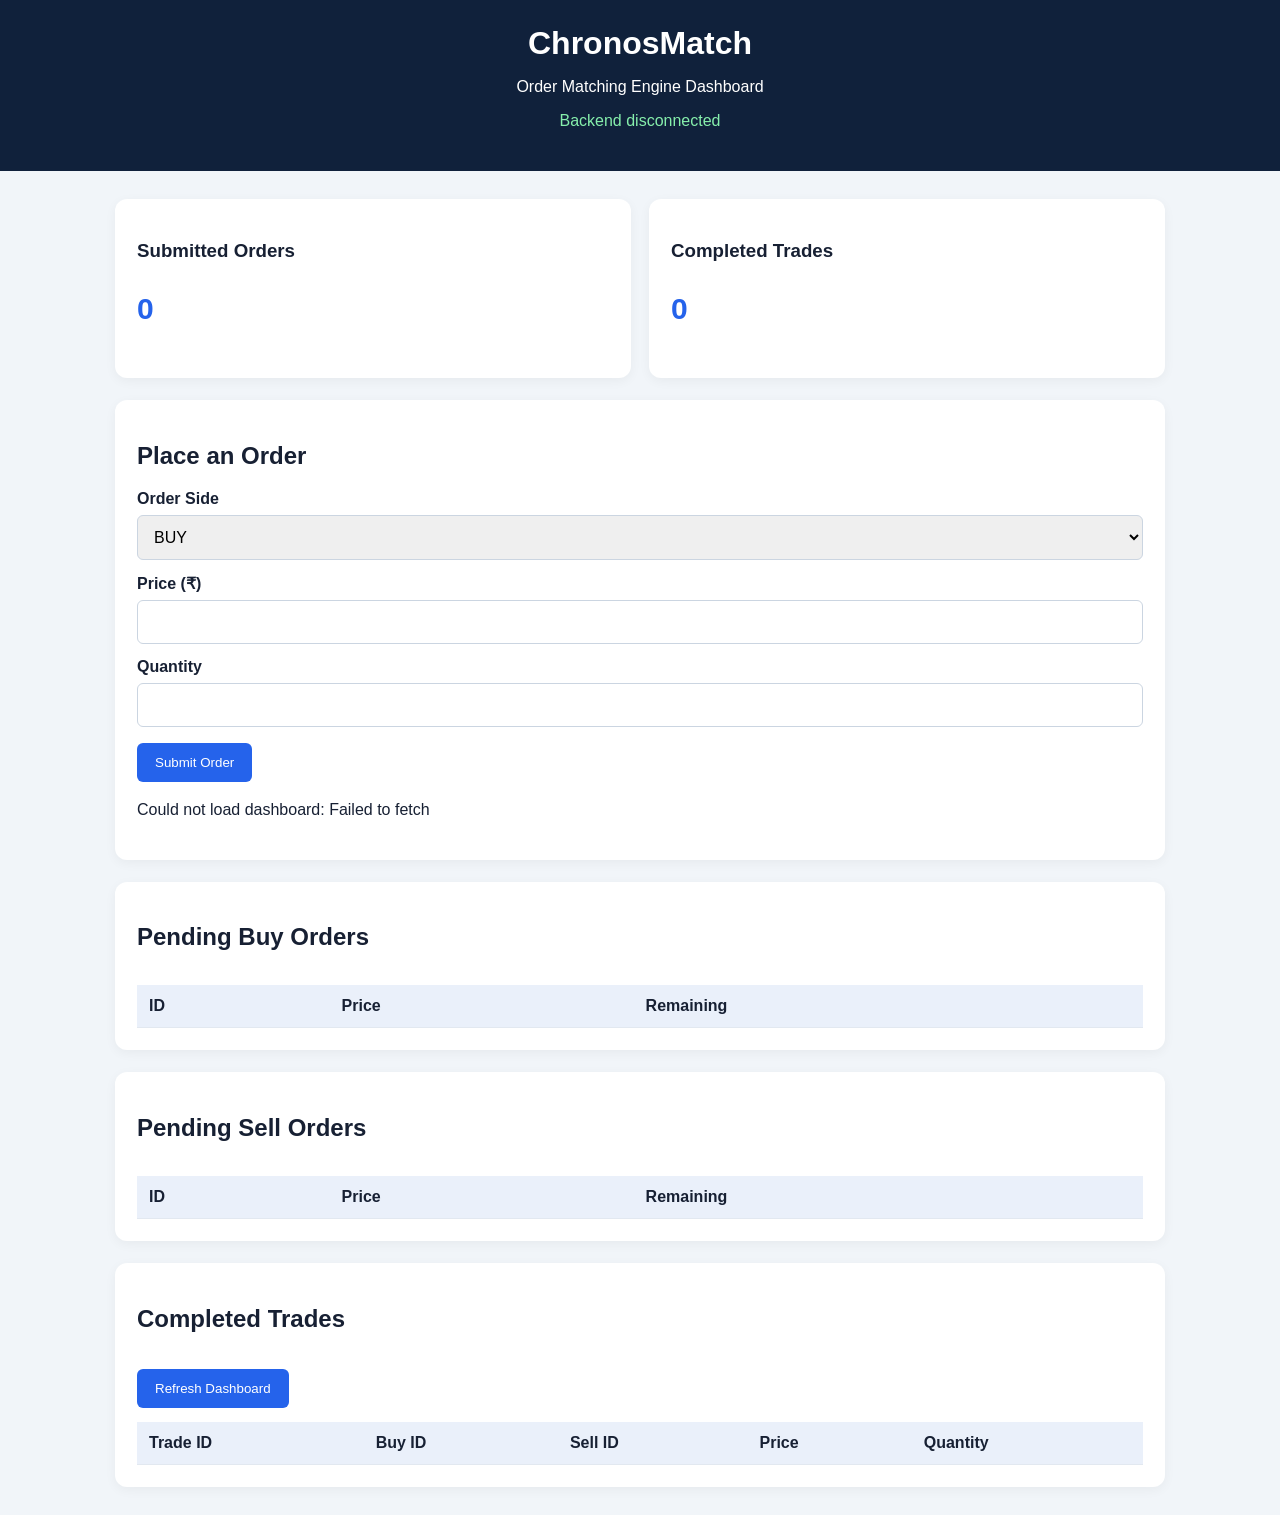
==== index.html @ 3e7200e3 "Add files via upload" ====
<!DOCTYPE html>
<html lang="en">
<head>
    <meta charset="UTF-8">
    <meta name="viewport" content="width=device-width, initial-scale=1">
    <title>ChronosMatch Trading Dashboard</title>
    <link rel="stylesheet" href="style.css">
</head>
<body>
<header>
    <h1>ChronosMatch</h1>
    <p>Order Matching Engine Dashboard</p>
    <p id="connection">Connecting to backend...</p>
</header>

<main>
    <section class="stats">
        <article class="card">
            <h3>Submitted Orders</h3>
            <p id="orderCount">0</p>
        </article>
        <article class="card">
            <h3>Completed Trades</h3>
            <p id="tradeCount">0</p>
        </article>
    </section>

    <section class="panel">
        <h2>Place an Order</h2>
        <form id="orderForm">
            <label for="side">Order Side</label>
            <select id="side">
                <option value="BUY">BUY</option>
                <option value="SELL">SELL</option>
            </select>

            <label for="price">Price (₹)</label>
            <input id="price" type="number" min="0.01"
                   step="0.01" required>

            <label for="quantity">Quantity</label>
            <input id="quantity" type="number" min="1"
                   step="1" required>

            <button type="submit">Submit Order</button>
        </form>
        <p id="message" role="status"></p>
    </section>

    <section class="panel">
        <h2>Pending Buy Orders</h2>
        <div class="table-wrap">
            <table>
                <thead>
                    <tr><th>ID</th><th>Price</th><th>Remaining</th></tr>
                </thead>
                <tbody id="buyTable"></tbody>
            </table>
        </div>
    </section>

    <section class="panel">
        <h2>Pending Sell Orders</h2>
        <div class="table-wrap">
            <table>
                <thead>
                    <tr><th>ID</th><th>Price</th><th>Remaining</th></tr>
                </thead>
                <tbody id="sellTable"></tbody>
            </table>
        </div>
    </section>

    <section class="panel">
        <h2>Completed Trades</h2>
        <button id="refreshButton" type="button">Refresh Dashboard</button>
        <div class="table-wrap">
            <table>
                <thead>
                    <tr>
                        <th>Trade ID</th>
                        <th>Buy ID</th>
                        <th>Sell ID</th>
                        <th>Price</th>
                        <th>Quantity</th>
                    </tr>
                </thead>
                <tbody id="tradeTable"></tbody>
            </table>
        </div>
    </section>
</main>
<script src="script.js"></script>
</body>
</html>
---- style.css ----
* {
    box-sizing: border-box;
}

body {
    margin: 0;
    font-family: Arial, sans-serif;
    background: #f1f5f9;
    color: #172033;
}

header {
    background: #10213b;
    color: white;
    text-align: center;
    padding: 25px 16px;
}

header h1 {
    margin: 0 0 8px;
}

#connection {
    color: #86efac;
}

main {
    width: min(1050px, 94%);
    margin: 28px auto;
}

.stats {
    display: grid;
    grid-template-columns: repeat(2, minmax(0, 1fr));
    gap: 18px;
}

.card, .panel {
    background: white;
    padding: 22px;
    margin-bottom: 22px;
    border-radius: 12px;
    box-shadow: 0 3px 12px #0000000c;
}

.card p {
    font-size: 30px;
    color: #2563eb;
    font-weight: bold;
}

label {
    display: block;
    margin: 14px 0 7px;
    font-weight: bold;
}

input, select {
    width: 100%;
    padding: 12px;
    border: 1px solid #cbd5e1;
    border-radius: 6px;
    font-size: 16px;
}

button {
    padding: 12px 18px;
    margin-top: 16px;
    background: #2563eb;
    color: white;
    border: 0;
    border-radius: 6px;
    cursor: pointer;
}

button:hover {
    background: #1d4ed8;
}

#message {
    overflow-wrap: anywhere;
    line-height: 1.5;
}

.table-wrap {
    overflow-x: auto;
}

table {
    width: 100%;
    border-collapse: collapse;
    margin-top: 14px;
}

th, td {
    padding: 12px;
    text-align: left;
    border-bottom: 1px solid #e2e8f0;
}

th {
    background: #eaf0fa;
}

@media (max-width: 600px) {
    .stats {
        grid-template-columns: 1fr;
    }
}
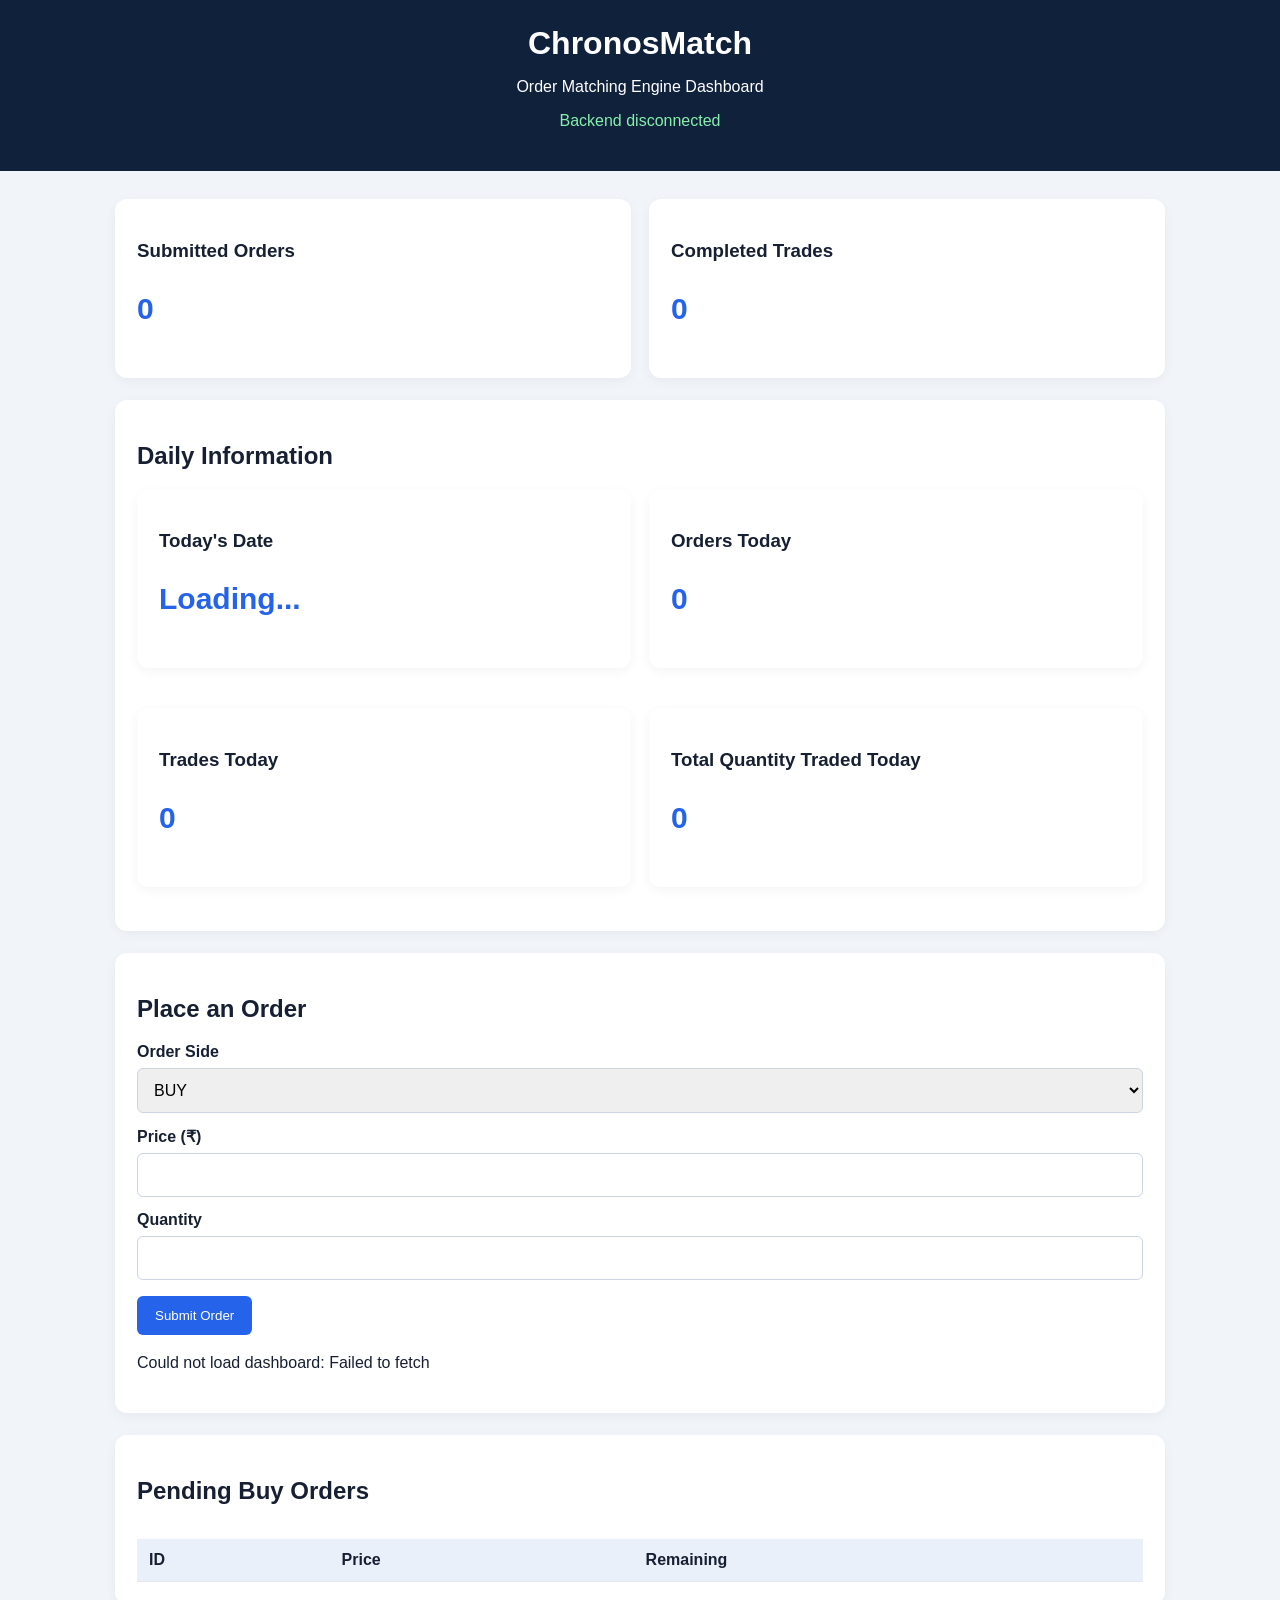
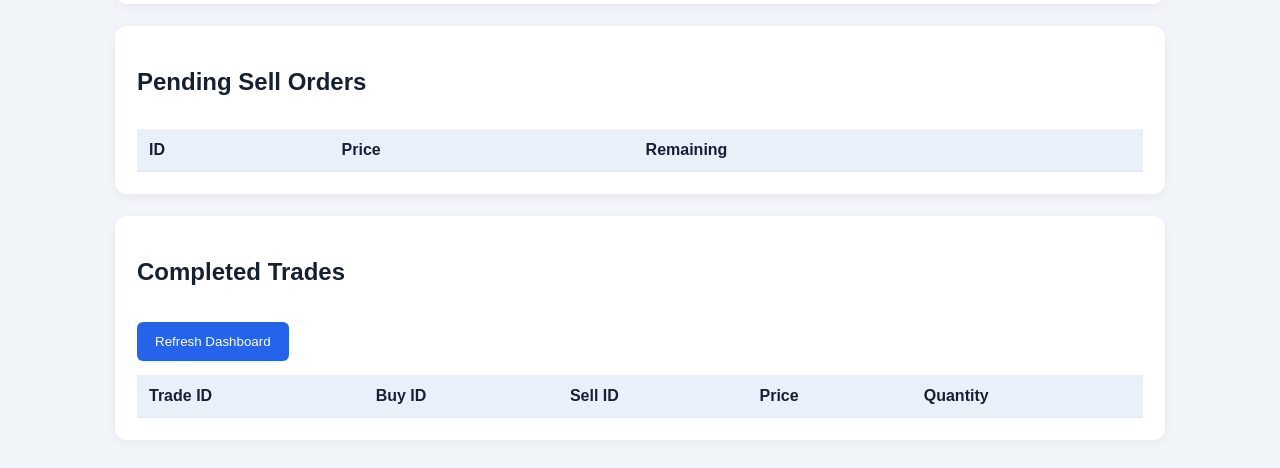
==== commit 5d95d34c: "Add files via upload" ====
--- a/index.html
+++ b/index.html
@@ -15,6 +15,7 @@
 </header>
 
 <main>
+    <!-- Existing Statistics -->
     <section class="stats">
         <article class="card">
             <h3>Submitted Orders</h3>
@@ -26,6 +27,34 @@
         </article>
     </section>
 
+    <!-- NEW: Daily Information -->
+    <section class="panel">
+        <h2>Daily Information</h2>
+
+        <section class="stats daily-stats">
+            <article class="card">
+                <h3>Today's Date</h3>
+                <p id="todayDate">Loading...</p>
+            </article>
+
+            <article class="card">
+                <h3>Orders Today</h3>
+                <p id="dailyOrderCount">0</p>
+            </article>
+
+            <article class="card">
+                <h3>Trades Today</h3>
+                <p id="dailyTradeCount">0</p>
+            </article>
+
+            <article class="card">
+                <h3>Total Quantity Traded Today</h3>
+                <p id="dailyQuantity">0</p>
+            </article>
+        </section>
+    </section>
+
+    <!-- Place Order -->
     <section class="panel">
         <h2>Place an Order</h2>
         <form id="orderForm">
@@ -36,45 +65,59 @@
             </select>
 
             <label for="price">Price (₹)</label>
-            <input id="price" type="number" min="0.01"
-                   step="0.01" required>
+            <input id="price" type="number"
+                   min="0.01" step="0.01" required>
 
             <label for="quantity">Quantity</label>
-            <input id="quantity" type="number" min="1"
-                   step="1" required>
+            <input id="quantity" type="number"
+                   min="1" step="1" required>
 
             <button type="submit">Submit Order</button>
         </form>
         <p id="message" role="status"></p>
     </section>
 
+    <!-- Pending Buy Orders -->
     <section class="panel">
         <h2>Pending Buy Orders</h2>
         <div class="table-wrap">
             <table>
                 <thead>
-                    <tr><th>ID</th><th>Price</th><th>Remaining</th></tr>
+                    <tr>
+                        <th>ID</th>
+                        <th>Price</th>
+                        <th>Remaining</th>
+                    </tr>
                 </thead>
                 <tbody id="buyTable"></tbody>
             </table>
         </div>
     </section>
 
+    <!-- Pending Sell Orders -->
     <section class="panel">
         <h2>Pending Sell Orders</h2>
         <div class="table-wrap">
             <table>
                 <thead>
-                    <tr><th>ID</th><th>Price</th><th>Remaining</th></tr>
+                    <tr>
+                        <th>ID</th>
+                        <th>Price</th>
+                        <th>Remaining</th>
+                    </tr>
                 </thead>
                 <tbody id="sellTable"></tbody>
             </table>
         </div>
     </section>
 
+    <!-- Completed Trades -->
     <section class="panel">
         <h2>Completed Trades</h2>
-        <button id="refreshButton" type="button">Refresh Dashboard</button>
+        <button id="refreshButton" type="button">
+            Refresh Dashboard
+        </button>
+
         <div class="table-wrap">
             <table>
                 <thead>
@@ -91,6 +134,7 @@
         </div>
     </section>
 </main>
+
 <script src="script.js"></script>
 </body>
 </html>
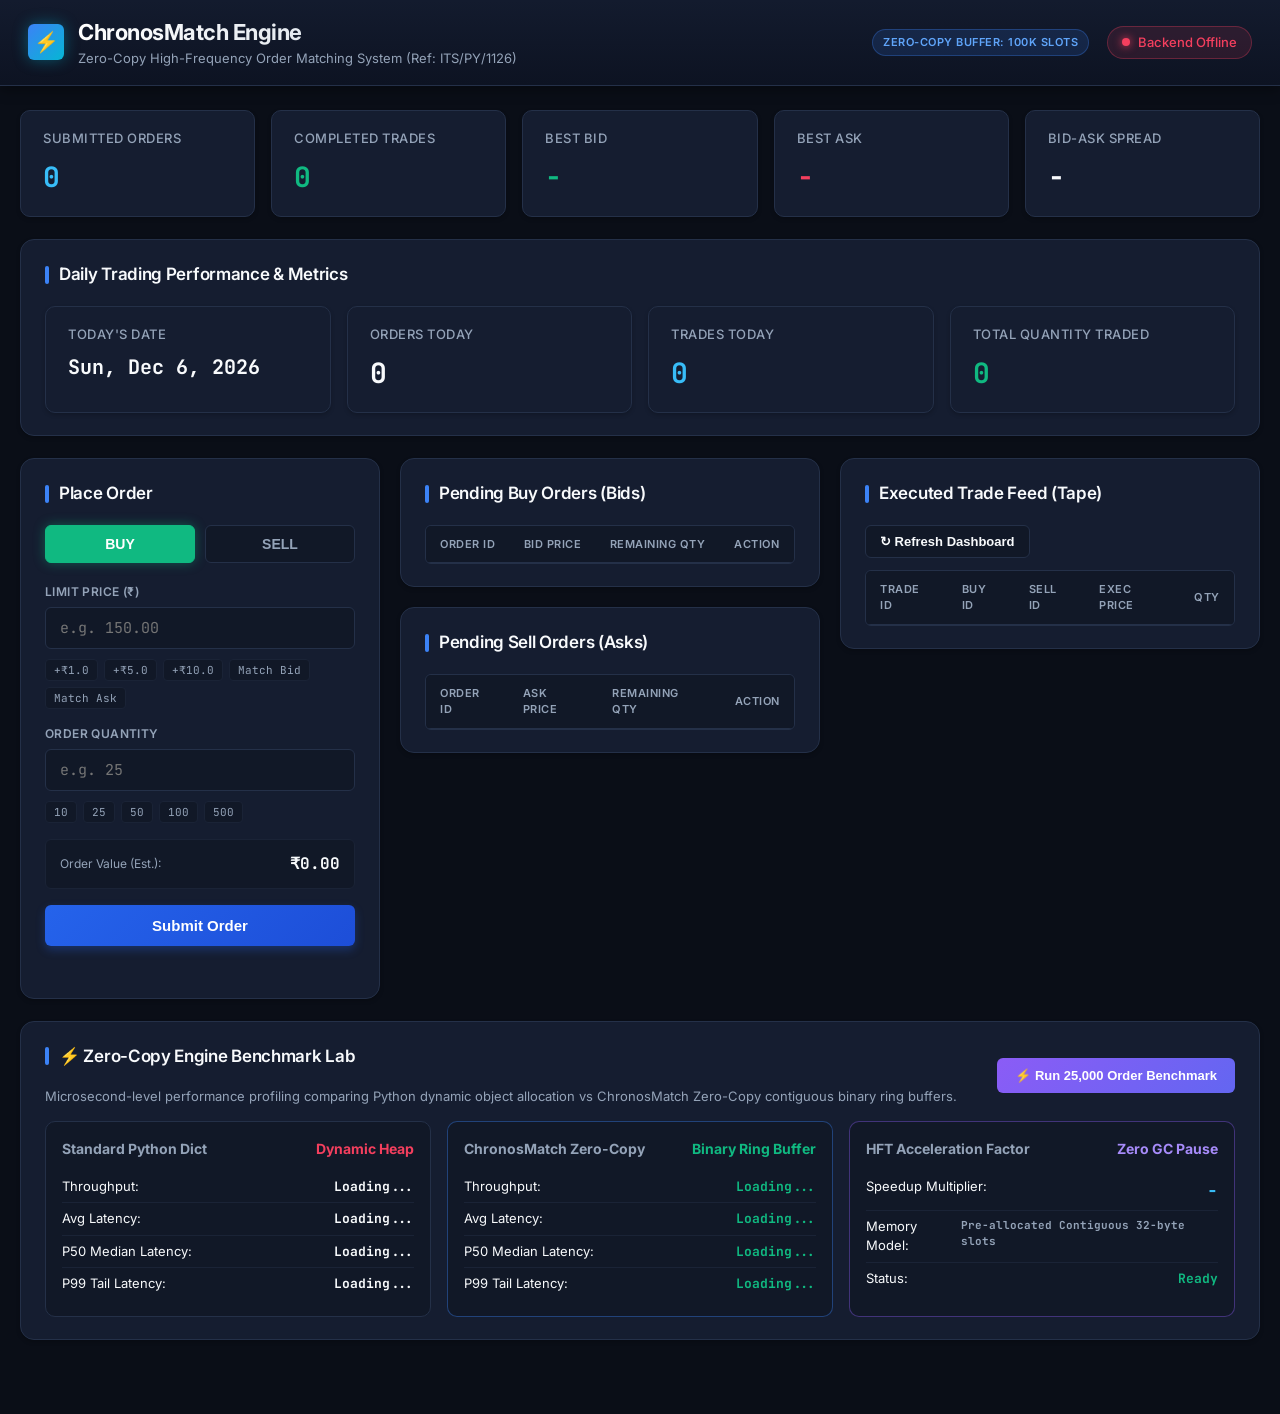
==== commit c6c65307: "Add files via upload" ====
--- a/index.html
+++ b/index.html
@@ -1,140 +1,270 @@
-
-<!DOCTYPE html>
-<html lang="en">
-<head>
-    <meta charset="UTF-8">
-    <meta name="viewport" content="width=device-width, initial-scale=1">
-    <title>ChronosMatch Trading Dashboard</title>
-    <link rel="stylesheet" href="style.css">
-</head>
-<body>
-<header>
-    <h1>ChronosMatch</h1>
-    <p>Order Matching Engine Dashboard</p>
-    <p id="connection">Connecting to backend...</p>
-</header>
-
-<main>
-    <!-- Existing Statistics -->
-    <section class="stats">
-        <article class="card">
-            <h3>Submitted Orders</h3>
-            <p id="orderCount">0</p>
-        </article>
-        <article class="card">
-            <h3>Completed Trades</h3>
-            <p id="tradeCount">0</p>
-        </article>
-    </section>
-
-    <!-- NEW: Daily Information -->
-    <section class="panel">
-        <h2>Daily Information</h2>
-
-        <section class="stats daily-stats">
-            <article class="card">
-                <h3>Today's Date</h3>
-                <p id="todayDate">Loading...</p>
-            </article>
-
-            <article class="card">
-                <h3>Orders Today</h3>
-                <p id="dailyOrderCount">0</p>
-            </article>
-
-            <article class="card">
-                <h3>Trades Today</h3>
-                <p id="dailyTradeCount">0</p>
-            </article>
-
-            <article class="card">
-                <h3>Total Quantity Traded Today</h3>
-                <p id="dailyQuantity">0</p>
-            </article>
-        </section>
-    </section>
-
-    <!-- Place Order -->
-    <section class="panel">
-        <h2>Place an Order</h2>
-        <form id="orderForm">
-            <label for="side">Order Side</label>
-            <select id="side">
-                <option value="BUY">BUY</option>
-                <option value="SELL">SELL</option>
-            </select>
-
-            <label for="price">Price (₹)</label>
-            <input id="price" type="number"
-                   min="0.01" step="0.01" required>
-
-            <label for="quantity">Quantity</label>
-            <input id="quantity" type="number"
-                   min="1" step="1" required>
-
-            <button type="submit">Submit Order</button>
-        </form>
-        <p id="message" role="status"></p>
-    </section>
-
-    <!-- Pending Buy Orders -->
-    <section class="panel">
-        <h2>Pending Buy Orders</h2>
-        <div class="table-wrap">
-            <table>
-                <thead>
-                    <tr>
-                        <th>ID</th>
-                        <th>Price</th>
-                        <th>Remaining</th>
-                    </tr>
-                </thead>
-                <tbody id="buyTable"></tbody>
-            </table>
-        </div>
-    </section>
-
-    <!-- Pending Sell Orders -->
-    <section class="panel">
-        <h2>Pending Sell Orders</h2>
-        <div class="table-wrap">
-            <table>
-                <thead>
-                    <tr>
-                        <th>ID</th>
-                        <th>Price</th>
-                        <th>Remaining</th>
-                    </tr>
-                </thead>
-                <tbody id="sellTable"></tbody>
-            </table>
-        </div>
-    </section>
-
-    <!-- Completed Trades -->
-    <section class="panel">
-        <h2>Completed Trades</h2>
-        <button id="refreshButton" type="button">
-            Refresh Dashboard
-        </button>
-
-        <div class="table-wrap">
-            <table>
-                <thead>
-                    <tr>
-                        <th>Trade ID</th>
-                        <th>Buy ID</th>
-                        <th>Sell ID</th>
-                        <th>Price</th>
-                        <th>Quantity</th>
-                    </tr>
-                </thead>
-                <tbody id="tradeTable"></tbody>
-            </table>
-        </div>
-    </section>
-</main>
-
-<script src="script.js"></script>
-</body>
-</html>
+<!DOCTYPE html>
+<html lang="en">
+<head>
+    <meta charset="UTF-8">
+    <meta name="viewport" content="width=device-width, initial-scale=1">
+    <title>ChronosMatch | Zero-Copy High-Frequency Trading Engine</title>
+    <link rel="preconnect" href="https://fonts.googleapis.com">
+    <link rel="preconnect" href="https://fonts.gstatic.com" crossorigin>
+    <link href="https://fonts.googleapis.com/css2?family=Inter:wght@400;500;600;700&family=JetBrains+Mono:wght@400;500;600;700&display=swap" rel="stylesheet">
+    <link rel="stylesheet" href="style.css">
+</head>
+<body>
+<header>
+    <div class="brand-wrapper">
+        <div class="brand-logo">⚡</div>
+        <div>
+            <h1>ChronosMatch Engine</h1>
+            <p>Zero-Copy High-Frequency Order Matching System (Ref: ITS/PY/1126)</p>
+        </div>
+    </div>
+    <div class="header-meta">
+        <span class="badge-tag">Zero-Copy Buffer: 100K Slots</span>
+        <p id="connection">Connecting to backend...</p>
+    </div>
+</header>
+
+<main>
+    <!-- Top Statistics Ribbon -->
+    <section class="stats">
+        <article class="card">
+            <h3>Submitted Orders</h3>
+            <p id="orderCount" class="highlight-blue">0</p>
+        </article>
+        <article class="card">
+            <h3>Completed Trades</h3>
+            <p id="tradeCount" class="highlight-green">0</p>
+        </article>
+        <article class="card">
+            <h3>Best Bid</h3>
+            <p id="bestBidDisplay" class="highlight-green">-</p>
+        </article>
+        <article class="card">
+            <h3>Best Ask</h3>
+            <p id="bestAskDisplay" class="highlight-red">-</p>
+        </article>
+        <article class="card">
+            <h3>Bid-Ask Spread</h3>
+            <p id="spreadDisplay">-</p>
+        </article>
+    </section>
+
+    <!-- Daily Information Dashboard -->
+    <section class="panel">
+        <h2>Daily Trading Performance & Metrics</h2>
+        <section class="stats daily-stats">
+            <article class="card">
+                <h3>Today's Date</h3>
+                <p id="todayDate" style="font-size: 20px;">Loading...</p>
+            </article>
+
+            <article class="card">
+                <h3>Orders Today</h3>
+                <p id="dailyOrderCount">0</p>
+            </article>
+
+            <article class="card">
+                <h3>Trades Today</h3>
+                <p id="dailyTradeCount" class="highlight-blue">0</p>
+            </article>
+
+            <article class="card">
+                <h3>Total Quantity Traded</h3>
+                <p id="dailyQuantity" class="highlight-green">0</p>
+            </article>
+        </section>
+    </section>
+
+    <!-- Main Trading Floor Grid -->
+    <div class="trading-grid">
+        <!-- Order Placement Panel -->
+        <section class="panel">
+            <h2>Place Order</h2>
+            <form id="orderForm">
+                <div class="side-toggle-group">
+                    <button type="button" class="side-btn active buy-active" id="btnSideBuy">BUY</button>
+                    <button type="button" class="side-btn" id="btnSideSell">SELL</button>
+                </div>
+
+                <div class="form-group" style="display: none;">
+                    <label for="side">Order Side</label>
+                    <select id="side">
+                        <option value="BUY" selected>BUY</option>
+                        <option value="SELL">SELL</option>
+                    </select>
+                </div>
+
+                <div class="form-group">
+                    <label for="price">Limit Price (₹)</label>
+                    <input id="price" type="number" min="0.01" step="0.01" placeholder="e.g. 150.00" required>
+                    <div class="quick-chips">
+                        <button type="button" class="chip-btn" onclick="adjustPrice(1.0)">+₹1.0</button>
+                        <button type="button" class="chip-btn" onclick="adjustPrice(5.0)">+₹5.0</button>
+                        <button type="button" class="chip-btn" onclick="adjustPrice(10.0)">+₹10.0</button>
+                        <button type="button" class="chip-btn" onclick="setPriceToBest('BUY')">Match Bid</button>
+                        <button type="button" class="chip-btn" onclick="setPriceToBest('SELL')">Match Ask</button>
+                    </div>
+                </div>
+
+                <div class="form-group">
+                    <label for="quantity">Order Quantity</label>
+                    <input id="quantity" type="number" min="1" step="1" placeholder="e.g. 25" required>
+                    <div class="quick-chips">
+                        <button type="button" class="chip-btn" onclick="setQty(10)">10</button>
+                        <button type="button" class="chip-btn" onclick="setQty(25)">25</button>
+                        <button type="button" class="chip-btn" onclick="setQty(50)">50</button>
+                        <button type="button" class="chip-btn" onclick="setQty(100)">100</button>
+                        <button type="button" class="chip-btn" onclick="setQty(500)">500</button>
+                    </div>
+                </div>
+
+                <div class="calc-summary">
+                    <span>Order Value (Est.):</span>
+                    <strong id="orderValueDisplay">₹0.00</strong>
+                </div>
+
+                <button type="submit" id="submitOrderBtn">Submit Order</button>
+            </form>
+            <p id="message" role="status"></p>
+        </section>
+
+        <!-- Level 2 Depth & Pending Orders -->
+        <div style="display: flex; flex-direction: column; gap: 20px;">
+            <!-- Pending Buy Orders -->
+            <section class="panel">
+                <h2>Pending Buy Orders (Bids)</h2>
+                <div class="table-wrap">
+                    <table>
+                        <thead>
+                            <tr>
+                                <th>Order ID</th>
+                                <th>Bid Price</th>
+                                <th>Remaining Qty</th>
+                                <th>Action</th>
+                            </tr>
+                        </thead>
+                        <tbody id="buyTable"></tbody>
+                    </table>
+                </div>
+            </section>
+
+            <!-- Pending Sell Orders -->
+            <section class="panel">
+                <h2>Pending Sell Orders (Asks)</h2>
+                <div class="table-wrap">
+                    <table>
+                        <thead>
+                            <tr>
+                                <th>Order ID</th>
+                                <th>Ask Price</th>
+                                <th>Remaining Qty</th>
+                                <th>Action</th>
+                            </tr>
+                        </thead>
+                        <tbody id="sellTable"></tbody>
+                    </table>
+                </div>
+            </section>
+        </div>
+
+        <!-- Completed Trades Tape -->
+        <section class="panel tape-column">
+            <h2>Executed Trade Feed (Tape)</h2>
+            <button id="refreshButton" type="button">
+                ↻ Refresh Dashboard
+            </button>
+
+            <div class="table-wrap">
+                <table>
+                    <thead>
+                        <tr>
+                            <th>Trade ID</th>
+                            <th>Buy ID</th>
+                            <th>Sell ID</th>
+                            <th>Exec Price</th>
+                            <th>Qty</th>
+                        </tr>
+                    </thead>
+                    <tbody id="tradeTable"></tbody>
+                </table>
+            </div>
+        </section>
+    </div>
+
+    <!-- Zero-Copy High-Frequency Benchmark Lab -->
+    <section class="panel">
+        <div style="display: flex; justify-content: space-between; align-items: center; flex-wrap: wrap; gap: 12px; margin-bottom: 12px;">
+            <div>
+                <h2>⚡ Zero-Copy Engine Benchmark Lab</h2>
+                <p style="font-size: 13px; color: var(--text-secondary);">
+                    Microsecond-level performance profiling comparing Python dynamic object allocation vs ChronosMatch Zero-Copy contiguous binary ring buffers.
+                </p>
+            </div>
+            <button type="button" class="run-bench-btn" id="runBenchmarkBtn">
+                ⚡ Run 25,000 Order Benchmark
+            </button>
+        </div>
+
+        <div class="benchmark-grid" id="benchmarkGrid">
+            <div class="benchmark-card">
+                <h4><span>Standard Python Dict</span> <span style="color: var(--sell-red);">Dynamic Heap</span></h4>
+                <div class="metric-row">
+                    <span>Throughput:</span>
+                    <span class="metric-val" id="benchDictThroughput">Loading...</span>
+                </div>
+                <div class="metric-row">
+                    <span>Avg Latency:</span>
+                    <span class="metric-val" id="benchDictAvg">Loading...</span>
+                </div>
+                <div class="metric-row">
+                    <span>P50 Median Latency:</span>
+                    <span class="metric-val" id="benchDictP50">Loading...</span>
+                </div>
+                <div class="metric-row">
+                    <span>P99 Tail Latency:</span>
+                    <span class="metric-val" id="benchDictP99">Loading...</span>
+                </div>
+            </div>
+
+            <div class="benchmark-card" style="border-color: #3b82f666;">
+                <h4><span>ChronosMatch Zero-Copy</span> <span style="color: var(--buy-green);">Binary Ring Buffer</span></h4>
+                <div class="metric-row">
+                    <span>Throughput:</span>
+                    <span class="metric-val val-green" id="benchZcThroughput">Loading...</span>
+                </div>
+                <div class="metric-row">
+                    <span>Avg Latency:</span>
+                    <span class="metric-val val-green" id="benchZcAvg">Loading...</span>
+                </div>
+                <div class="metric-row">
+                    <span>P50 Median Latency:</span>
+                    <span class="metric-val val-green" id="benchZcP50">Loading...</span>
+                </div>
+                <div class="metric-row">
+                    <span>P99 Tail Latency:</span>
+                    <span class="metric-val val-green" id="benchZcP99">Loading...</span>
+                </div>
+            </div>
+
+            <div class="benchmark-card" style="border-color: #8b5cf666;">
+                <h4><span>HFT Acceleration Factor</span> <span style="color: #a78bfa;">Zero GC Pause</span></h4>
+                <div class="metric-row">
+                    <span>Speedup Multiplier:</span>
+                    <span class="metric-val val-blue" id="benchSpeedup" style="font-size: 18px;">-</span>
+                </div>
+                <div class="metric-row">
+                    <span>Memory Model:</span>
+                    <span class="metric-val" style="font-size: 11px; color: var(--text-secondary);">Pre-allocated Contiguous 32-byte slots</span>
+                </div>
+                <div class="metric-row">
+                    <span>Status:</span>
+                    <span class="metric-val val-green" id="benchStatus">Ready</span>
+                </div>
+            </div>
+        </div>
+    </section>
+</main>
+
+<script src="script.js"></script>
+</body>
+</html>
--- a/style.css
+++ b/style.css
@@ -1,110 +1,725 @@
-
-* {
-    box-sizing: border-box;
-}
-
-body {
-    margin: 0;
-    font-family: Arial, sans-serif;
-    background: #f1f5f9;
-    color: #172033;
-}
-
-header {
-    background: #10213b;
-    color: white;
-    text-align: center;
-    padding: 25px 16px;
-}
-
-header h1 {
-    margin: 0 0 8px;
-}
-
-#connection {
-    color: #86efac;
-}
-
-main {
-    width: min(1050px, 94%);
-    margin: 28px auto;
-}
-
-.stats {
-    display: grid;
-    grid-template-columns: repeat(2, minmax(0, 1fr));
-    gap: 18px;
-}
-
-.card, .panel {
-    background: white;
-    padding: 22px;
-    margin-bottom: 22px;
-    border-radius: 12px;
-    box-shadow: 0 3px 12px #0000000c;
-}
-
-.card p {
-    font-size: 30px;
-    color: #2563eb;
-    font-weight: bold;
-}
-
-label {
-    display: block;
-    margin: 14px 0 7px;
-    font-weight: bold;
-}
-
-input, select {
-    width: 100%;
-    padding: 12px;
-    border: 1px solid #cbd5e1;
-    border-radius: 6px;
-    font-size: 16px;
-}
-
-button {
-    padding: 12px 18px;
-    margin-top: 16px;
-    background: #2563eb;
-    color: white;
-    border: 0;
-    border-radius: 6px;
-    cursor: pointer;
-}
-
-button:hover {
-    background: #1d4ed8;
-}
-
-#message {
-    overflow-wrap: anywhere;
-    line-height: 1.5;
-}
-
-.table-wrap {
-    overflow-x: auto;
-}
-
-table {
-    width: 100%;
-    border-collapse: collapse;
-    margin-top: 14px;
-}
-
-th, td {
-    padding: 12px;
-    text-align: left;
-    border-bottom: 1px solid #e2e8f0;
-}
-
-th {
-    background: #eaf0fa;
-}
-
-@media (max-width: 600px) {
-    .stats {
-        grid-template-columns: 1fr;
-    }
-}
+/* ==========================================================================
+   ChronosMatch: High-Frequency Trading Terminal Stylesheet
+   Modern Dark Fintech & Bloomberg Terminal Theme
+   ========================================================================== */
+
+:root {
+    --bg-primary: #0a0e17;
+    --bg-secondary: #111827;
+    --bg-card: #151d30;
+    --bg-card-hover: #1c263d;
+    --border-color: #243048;
+    --border-subtle: #1a2336;
+    
+    --text-primary: #f8fafc;
+    --text-secondary: #94a3b8;
+    --text-muted: #64748b;
+    
+    --buy-green: #10b981;
+    --buy-green-bg: rgba(16, 185, 129, 0.12);
+    --buy-green-border: rgba(16, 185, 129, 0.3);
+    
+    --sell-red: #f43f5e;
+    --sell-red-bg: rgba(244, 63, 94, 0.12);
+    --sell-red-border: rgba(244, 63, 94, 0.3);
+    
+    --accent-blue: #3b82f6;
+    --accent-cyan: #06b6d4;
+    --accent-purple: #8b5cf6;
+    
+    --font-sans: 'Inter', -apple-system, BlinkMacSystemFont, 'Segoe UI', Roboto, sans-serif;
+    --font-mono: 'JetBrains Mono', 'Fira Code', 'Roboto Mono', monospace;
+    
+    --shadow-sm: 0 2px 4px rgba(0, 0, 0, 0.2);
+    --shadow-md: 0 4px 12px rgba(0, 0, 0, 0.35);
+    --shadow-glow: 0 0 20px rgba(59, 130, 246, 0.15);
+    --radius-sm: 6px;
+    --radius-md: 10px;
+    --radius-lg: 14px;
+}
+
+* {
+    box-sizing: border-box;
+    margin: 0;
+    padding: 0;
+}
+
+body {
+    background-color: var(--bg-primary);
+    color: var(--text-primary);
+    font-family: var(--font-sans);
+    line-height: 1.5;
+    min-height: 100vh;
+    padding-bottom: 50px;
+    -webkit-font-smoothing: antialiased;
+}
+
+/* ==========================================================================
+   Header & Status Bar
+   ========================================================================== */
+header {
+    background: linear-gradient(180deg, #131b2e 0%, #0d1322 100%);
+    border-bottom: 1px solid var(--border-color);
+    padding: 16px 28px;
+    display: flex;
+    justify-content: space-between;
+    align-items: center;
+    flex-wrap: wrap;
+    gap: 16px;
+    position: sticky;
+    top: 0;
+    z-index: 50;
+    box-shadow: var(--shadow-md);
+}
+
+.brand-wrapper {
+    display: flex;
+    align-items: center;
+    gap: 14px;
+}
+
+.brand-logo {
+    width: 36px;
+    height: 36px;
+    background: linear-gradient(135deg, #3b82f6 0%, #06b6d4 100%);
+    border-radius: var(--radius-sm);
+    display: flex;
+    align-items: center;
+    justify-content: center;
+    font-weight: 900;
+    font-size: 20px;
+    color: #ffffff;
+    box-shadow: 0 0 15px rgba(6, 182, 212, 0.4);
+}
+
+header h1 {
+    font-size: 22px;
+    font-weight: 700;
+    letter-spacing: -0.5px;
+    background: linear-gradient(90deg, #ffffff 0%, #cbd5e1 100%);
+    -webkit-background-clip: text;
+    -webkit-text-fill-color: transparent;
+}
+
+header p {
+    font-size: 13px;
+    color: var(--text-secondary);
+}
+
+.header-meta {
+    display: flex;
+    align-items: center;
+    gap: 18px;
+}
+
+.badge-tag {
+    display: inline-flex;
+    align-items: center;
+    padding: 4px 10px;
+    border-radius: 9999px;
+    font-size: 11px;
+    font-weight: 600;
+    letter-spacing: 0.5px;
+    text-transform: uppercase;
+    background: rgba(59, 130, 246, 0.15);
+    color: #60a5fa;
+    border: 1px solid rgba(59, 130, 246, 0.3);
+}
+
+#connection {
+    display: inline-flex;
+    align-items: center;
+    gap: 8px;
+    font-size: 13px;
+    font-weight: 500;
+    padding: 6px 14px;
+    border-radius: 9999px;
+    background: rgba(16, 185, 129, 0.1);
+    color: var(--buy-green);
+    border: 1px solid var(--buy-green-border);
+}
+
+#connection::before {
+    content: "";
+    width: 8px;
+    height: 8px;
+    background-color: var(--buy-green);
+    border-radius: 50%;
+    display: inline-block;
+    box-shadow: 0 0 8px var(--buy-green);
+    animation: pulse 2s infinite ease-in-out;
+}
+
+#connection.disconnected {
+    background: var(--sell-red-bg);
+    color: var(--sell-red);
+    border-color: var(--sell-red-border);
+}
+
+#connection.disconnected::before {
+    background-color: var(--sell-red);
+    box-shadow: 0 0 8px var(--sell-red);
+}
+
+@keyframes pulse {
+    0%, 100% { opacity: 1; transform: scale(1); }
+    50% { opacity: 0.4; transform: scale(0.85); }
+}
+
+/* ==========================================================================
+   Main Layout & Grid System
+   ========================================================================== */
+main {
+    max-width: 1440px;
+    margin: 24px auto;
+    padding: 0 20px;
+    display: flex;
+    flex-direction: column;
+    gap: 22px;
+}
+
+/* Summary Cards Grid */
+.stats {
+    display: grid;
+    grid-template-columns: repeat(auto-fit, minmax(220px, 1fr));
+    gap: 16px;
+}
+
+.daily-stats {
+    grid-template-columns: repeat(4, minmax(0, 1fr));
+    gap: 16px;
+}
+
+.card {
+    background: var(--bg-card);
+    border: 1px solid var(--border-color);
+    border-radius: var(--radius-md);
+    padding: 18px 22px;
+    position: relative;
+    overflow: hidden;
+    transition: transform 0.2s ease, border-color 0.2s ease, box-shadow 0.2s ease;
+    box-shadow: var(--shadow-sm);
+}
+
+.card:hover {
+    transform: translateY(-2px);
+    border-color: #3b82f688;
+    box-shadow: var(--shadow-glow);
+}
+
+.card h3 {
+    font-size: 13px;
+    font-weight: 500;
+    color: var(--text-secondary);
+    text-transform: uppercase;
+    letter-spacing: 0.5px;
+    margin-bottom: 8px;
+}
+
+.card p {
+    font-size: 28px;
+    font-family: var(--font-mono);
+    font-weight: 700;
+    color: var(--text-primary);
+    overflow-wrap: anywhere;
+}
+
+.card p.highlight-blue {
+    color: #38bdf8;
+}
+
+.card p.highlight-green {
+    color: var(--buy-green);
+}
+
+.card p.highlight-red {
+    color: var(--sell-red);
+}
+
+/* Panels */
+.panel {
+    background: var(--bg-card);
+    border: 1px solid var(--border-color);
+    border-radius: var(--radius-lg);
+    padding: 22px 24px;
+    box-shadow: var(--shadow-sm);
+}
+
+.panel h2 {
+    font-size: 17px;
+    font-weight: 600;
+    color: var(--text-primary);
+    margin-bottom: 18px;
+    display: flex;
+    align-items: center;
+    gap: 10px;
+    letter-spacing: -0.3px;
+}
+
+.panel h2::before {
+    content: "";
+    width: 4px;
+    height: 18px;
+    background: var(--accent-blue);
+    border-radius: 2px;
+}
+
+/* Trading Grid (Order Placement + Depth + Tape) */
+.trading-grid {
+    display: grid;
+    grid-template-columns: 360px 1fr 1fr;
+    gap: 20px;
+    align-items: start;
+}
+
+@media (max-width: 1200px) {
+    .trading-grid {
+        grid-template-columns: 340px 1fr;
+    }
+    .tape-column {
+        grid-column: span 2;
+    }
+}
+
+@media (max-width: 900px) {
+    .trading-grid {
+        grid-template-columns: 1fr;
+    }
+    .tape-column {
+        grid-column: span 1;
+    }
+}
+
+/* ==========================================================================
+   Order Placement Form
+   ========================================================================== */
+#orderForm {
+    display: flex;
+    flex-direction: column;
+    gap: 16px;
+}
+
+.side-toggle-group {
+    display: grid;
+    grid-template-columns: 1fr 1fr;
+    gap: 10px;
+    margin-bottom: 4px;
+}
+
+.side-btn {
+    padding: 10px;
+    border-radius: var(--radius-sm);
+    font-size: 14px;
+    font-weight: 700;
+    border: 1px solid var(--border-color);
+    background: var(--bg-secondary);
+    color: var(--text-secondary);
+    cursor: pointer;
+    transition: all 0.2s ease;
+    text-align: center;
+}
+
+.side-btn.active.buy-active {
+    background: var(--buy-green);
+    color: #ffffff;
+    border-color: var(--buy-green);
+    box-shadow: 0 0 12px rgba(16, 185, 129, 0.4);
+}
+
+.side-btn.active.sell-active {
+    background: var(--sell-red);
+    color: #ffffff;
+    border-color: var(--sell-red);
+    box-shadow: 0 0 12px rgba(244, 63, 94, 0.4);
+}
+
+.form-group {
+    display: flex;
+    flex-direction: column;
+    gap: 6px;
+}
+
+label {
+    font-size: 12px;
+    font-weight: 600;
+    text-transform: uppercase;
+    color: var(--text-secondary);
+    letter-spacing: 0.4px;
+}
+
+select, input[type="number"], input[type="text"] {
+    background: var(--bg-secondary);
+    border: 1px solid var(--border-color);
+    color: var(--text-primary);
+    font-family: var(--font-mono);
+    font-size: 15px;
+    padding: 10px 14px;
+    border-radius: var(--radius-sm);
+    outline: none;
+    transition: border-color 0.2s ease, box-shadow 0.2s ease;
+    width: 100%;
+}
+
+select:focus, input[type="number"]:focus, input[type="text"]:focus {
+    border-color: var(--accent-blue);
+    box-shadow: 0 0 0 3px rgba(59, 130, 246, 0.25);
+}
+
+.quick-chips {
+    display: flex;
+    gap: 6px;
+    margin-top: 4px;
+    flex-wrap: wrap;
+}
+
+.chip-btn {
+    background: var(--bg-secondary);
+    border: 1px solid var(--border-subtle);
+    color: var(--text-secondary);
+    font-size: 11px;
+    font-family: var(--font-mono);
+    padding: 3px 8px;
+    border-radius: 4px;
+    cursor: pointer;
+    transition: all 0.15s ease;
+}
+
+.chip-btn:hover {
+    background: #1e293b;
+    color: var(--text-primary);
+    border-color: var(--accent-blue);
+}
+
+.calc-summary {
+    background: var(--bg-secondary);
+    border-radius: var(--radius-sm);
+    padding: 12px 14px;
+    display: flex;
+    justify-content: space-between;
+    align-items: center;
+    border: 1px solid var(--border-subtle);
+}
+
+.calc-summary span {
+    font-size: 12px;
+    color: var(--text-secondary);
+}
+
+.calc-summary strong {
+    font-family: var(--font-mono);
+    font-size: 16px;
+    color: var(--text-primary);
+}
+
+button[type="submit"] {
+    background: linear-gradient(135deg, #2563eb 0%, #1d4ed8 100%);
+    color: #ffffff;
+    border: none;
+    padding: 12px 18px;
+    font-size: 15px;
+    font-weight: 700;
+    border-radius: var(--radius-sm);
+    cursor: pointer;
+    transition: all 0.2s ease;
+    box-shadow: 0 4px 10px rgba(37, 99, 235, 0.3);
+}
+
+button[type="submit"]:hover {
+    background: linear-gradient(135deg, #3b82f6 0%, #2563eb 100%);
+    box-shadow: 0 4px 16px rgba(37, 99, 235, 0.5);
+    transform: translateY(-1px);
+}
+
+button[type="submit"]:active {
+    transform: translateY(0);
+}
+
+#message {
+    margin-top: 10px;
+    font-size: 13px;
+    padding: 8px 12px;
+    border-radius: var(--radius-sm);
+    min-height: 20px;
+    line-height: 1.4;
+    transition: all 0.3s ease;
+}
+
+#message.success {
+    background: var(--buy-green-bg);
+    color: var(--buy-green);
+    border: 1px solid var(--buy-green-border);
+}
+
+#message.error {
+    background: var(--sell-red-bg);
+    color: var(--sell-red);
+    border: 1px solid var(--sell-red-border);
+}
+
+/* ==========================================================================
+   Order Depth & Tables
+   ========================================================================== */
+.table-wrap {
+    overflow-x: auto;
+    max-height: 380px;
+    border-radius: var(--radius-sm);
+    border: 1px solid var(--border-color);
+}
+
+table {
+    width: 100%;
+    border-collapse: collapse;
+    font-size: 13px;
+    text-align: left;
+}
+
+thead {
+    background-color: var(--bg-secondary);
+    position: sticky;
+    top: 0;
+    z-index: 10;
+}
+
+th {
+    padding: 10px 14px;
+    font-size: 11px;
+    font-weight: 600;
+    text-transform: uppercase;
+    letter-spacing: 0.5px;
+    color: var(--text-secondary);
+    border-bottom: 1px solid var(--border-color);
+}
+
+td {
+    padding: 10px 14px;
+    border-bottom: 1px solid var(--border-subtle);
+    font-family: var(--font-mono);
+    color: var(--text-primary);
+}
+
+tr:hover td {
+    background-color: rgba(255, 255, 255, 0.02);
+}
+
+/* Custom Table Accents */
+#buyTable tr td:nth-child(2) {
+    color: var(--buy-green);
+    font-weight: 600;
+}
+
+#sellTable tr td:nth-child(2) {
+    color: var(--sell-red);
+    font-weight: 600;
+}
+
+#tradeTable tr td:nth-child(4) {
+    color: #38bdf8;
+    font-weight: 600;
+}
+
+.cancel-btn {
+    background: rgba(244, 63, 94, 0.15);
+    border: 1px solid rgba(244, 63, 94, 0.3);
+    color: var(--sell-red);
+    font-size: 11px;
+    font-weight: 600;
+    padding: 3px 8px;
+    border-radius: 4px;
+    cursor: pointer;
+    transition: all 0.2s ease;
+}
+
+.cancel-btn:hover {
+    background: var(--sell-red);
+    color: #ffffff;
+}
+
+#refreshButton {
+    background: var(--bg-secondary);
+    border: 1px solid var(--border-color);
+    color: var(--text-primary);
+    padding: 8px 14px;
+    font-size: 13px;
+    font-weight: 600;
+    border-radius: var(--radius-sm);
+    cursor: pointer;
+    display: inline-flex;
+    align-items: center;
+    gap: 6px;
+    margin-bottom: 12px;
+    transition: all 0.2s ease;
+}
+
+#refreshButton:hover {
+    background: #1e293b;
+    border-color: var(--accent-blue);
+}
+
+/* ==========================================================================
+   Level 2 Market Depth Visualizer
+   ========================================================================== */
+.depth-container {
+    display: grid;
+    grid-template-columns: 1fr 1fr;
+    gap: 16px;
+    margin-top: 10px;
+}
+
+.depth-column h4 {
+    font-size: 12px;
+    text-transform: uppercase;
+    margin-bottom: 8px;
+    letter-spacing: 0.5px;
+}
+
+.depth-column.bids h4 {
+    color: var(--buy-green);
+}
+
+.depth-column.asks h4 {
+    color: var(--sell-red);
+}
+
+.depth-row {
+    display: flex;
+    justify-content: space-between;
+    padding: 6px 10px;
+    margin-bottom: 4px;
+    border-radius: 4px;
+    font-family: var(--font-mono);
+    font-size: 12px;
+    position: relative;
+    overflow: hidden;
+}
+
+.depth-bar {
+    position: absolute;
+    top: 0;
+    bottom: 0;
+    right: 0;
+    opacity: 0.18;
+    z-index: 1;
+}
+
+.bids .depth-bar {
+    background-color: var(--buy-green);
+}
+
+.asks .depth-bar {
+    background-color: var(--sell-red);
+}
+
+.depth-row span {
+    position: relative;
+    z-index: 2;
+}
+
+.spread-banner {
+    grid-column: span 2;
+    text-align: center;
+    background: var(--bg-secondary);
+    border: 1px dashed var(--border-color);
+    padding: 6px;
+    border-radius: var(--radius-sm);
+    font-size: 12px;
+    font-family: var(--font-mono);
+    color: var(--text-secondary);
+}
+
+.spread-banner strong {
+    color: #38bdf8;
+}
+
+/* ==========================================================================
+   Zero-Copy Benchmark Panel
+   ========================================================================== */
+.benchmark-grid {
+    display: grid;
+    grid-template-columns: repeat(auto-fit, minmax(280px, 1fr));
+    gap: 16px;
+    margin-top: 14px;
+}
+
+.benchmark-card {
+    background: var(--bg-secondary);
+    border: 1px solid var(--border-color);
+    border-radius: var(--radius-md);
+    padding: 16px;
+}
+
+.benchmark-card h4 {
+    font-size: 14px;
+    color: var(--text-secondary);
+    margin-bottom: 12px;
+    display: flex;
+    justify-content: space-between;
+}
+
+.metric-row {
+    display: flex;
+    justify-content: space-between;
+    padding: 6px 0;
+    border-bottom: 1px solid var(--border-subtle);
+    font-size: 13px;
+}
+
+.metric-row:last-child {
+    border-bottom: none;
+}
+
+.metric-val {
+    font-family: var(--font-mono);
+    font-weight: 700;
+}
+
+.val-green {
+    color: var(--buy-green);
+}
+
+.val-blue {
+    color: #38bdf8;
+}
+
+.run-bench-btn {
+    background: linear-gradient(135deg, #8b5cf6 0%, #6366f1 100%);
+    color: #ffffff;
+    border: none;
+    padding: 10px 18px;
+    border-radius: var(--radius-sm);
+    font-size: 13px;
+    font-weight: 700;
+    cursor: pointer;
+    transition: all 0.2s ease;
+    display: inline-flex;
+    align-items: center;
+    gap: 8px;
+}
+
+.run-bench-btn:hover {
+    box-shadow: 0 0 16px rgba(139, 92, 246, 0.5);
+    transform: translateY(-1px);
+}
+
+/* ==========================================================================
+   Responsive Adaptations
+   ========================================================================== */
+@media (max-width: 800px) {
+    .daily-stats {
+        grid-template-columns: repeat(2, minmax(0, 1fr));
+    }
+    .depth-container {
+        grid-template-columns: 1fr;
+    }
+    .spread-banner {
+        grid-column: span 1;
+    }
+}
+
+@media (max-width: 600px) {
+    .daily-stats {
+        grid-template-columns: 1fr;
+    }
+    header {
+        padding: 14px 16px;
+    }
+}
